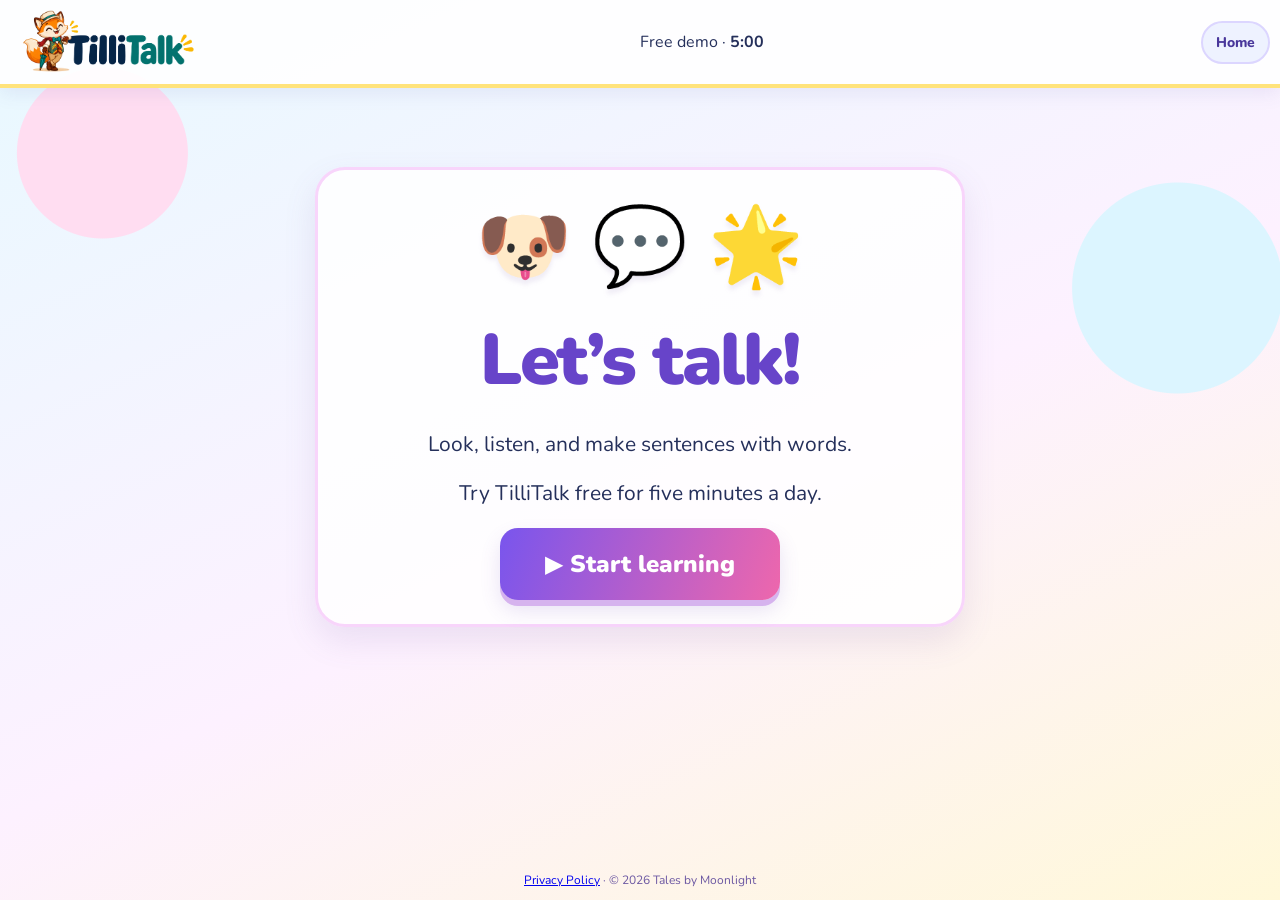
==== index.html @ 4adf9125 "Add files via upload" ====
<!doctype html><html lang="en"><head><meta charset="utf-8"><meta name="viewport" content="width=device-width,initial-scale=1"><title>TilliTalk — Free demo</title><link rel="icon" href="TilliTalk-Launcher.png"><link rel="stylesheet" href="style.css"></head><body><div class="app"><header class="topbar"><img src="tillitalk-logo.png" alt="TilliTalk" height="64"><span>Free demo · <strong id="clock">5:00</strong></span><nav><button id="home">Home</button></nav></header><main id="main"></main><footer id="footer"><a href="privacy.html">Privacy Policy</a> · © 2026 Tales by Moonlight</footer></div><script src="lessons.js"></script><script src="demo.js"></script></body></html>
---- style.css ----
@import url('https://fonts.googleapis.com/css2?family=Nunito:wght@400;500;600;700;800;900&display=swap');

body,
button,
input,
select,
textarea {
  font-family: 'Nunito', sans-serif;
}
:root{font-family:ui-rounded,system-ui,-apple-system,BlinkMacSystemFont,'Segoe UI',sans-serif;color:#23324b;background:#f8f9ff;font-synthesis:none}*{box-sizing:border-box}body{margin:0}button,input{font:inherit}button{cursor:pointer;border:1px solid #d5dcf0;background:#fff;border-radius:14px;padding:12px 17px;color:#263553;font-weight:750}button:hover{background:#edf1ff}button:disabled{opacity:.45;cursor:not-allowed}.app{min-height:100vh;display:flex;flex-direction:column}.topbar{background:#fff;border-bottom:1px solid #e8eafa;padding:15px max(20px,calc((100vw - 1100px)/2));display:flex;align-items:center;justify-content:space-between;gap:10px}.brand{font-size:24px;border:0;color:#7355c9}.topbar nav{display:flex;gap:8px}.topbar nav button{border:0;font-size:14px}main{flex:1;width:min(1100px,100%);margin:0 auto;padding:26px 18px 60px}.hero{text-align:center;margin:7vh auto 0;max-width:650px}.hero-emoji{font-size:65px}.hero h1{font-size:clamp(40px,7vw,72px);margin:12px}.hero p{font-size:21px}.primary{background:#7658dd;color:white;border-color:#7658dd}.primary:hover{background:#6042c9}.big{font-size:24px;padding:20px 45px}.muted{color:#6b7893}.hint{background:#eaf5ff;padding:18px;border-radius:18px;margin-top:30px}.play-area{max-width:790px;margin:auto}.progress{font-weight:750;margin:10px 0 18px}.progress-track{height:12px;background:#e5e8f3;border-radius:20px;margin-top:10px;overflow:hidden}.progress-track div{height:100%;background:#67c8a2;transition:width .2s}.play-card{background:#fff;border:1px solid #e3e6f2;border-radius:24px;padding:22px;box-shadow:0 8px 30px #2635530b}.lesson-media{display:block;width:100%;height:320px;object-fit:contain;background:#edf1f8;border-radius:18px}.media-placeholder{height:220px;display:grid;place-items:center;background:#eaf1fa;border-radius:18px;color:#72809a}.question-line{display:flex;align-items:center;gap:12px}.question-line h2{font-size:clamp(23px,4vw,34px);margin-bottom:6px}.sound{font-size:24px}.answer-zone{min-height:90px;border:2px dashed #cdd5ee;border-radius:18px;padding:14px;display:flex;flex-wrap:wrap;align-items:center;gap:8px}.word-bank{display:flex;flex-wrap:wrap;gap:10px;justify-content:center;margin:22px 0}.word{font-size:20px;padding:13px 19px;box-shadow:0 3px 0 #d7dcec}.word.selected{background:#e9e3ff}.feedback{padding:15px;border-radius:14px;font-weight:750}.feedback.good{background:#e4f8eb;color:#226d47}.feedback.try{background:#fff4dd;color:#805b14}.actions{display:flex;gap:10px;flex-wrap:wrap;align-items:center;margin-top:18px}.actions .primary{margin-left:auto}.parent{max-width:1040px;margin:auto}.heading-row{display:flex;align-items:center;justify-content:space-between;gap:15px;flex-wrap:wrap}.heading-row h1{font-size:34px}.warning{background:#fff5dc;border:1px solid #f1dfa9;border-radius:16px;padding:16px;margin:20px 0}.library-grid{display:grid;grid-template-columns:repeat(auto-fill,minmax(260px,1fr));gap:18px}.media-card{background:#fff;border:1px solid #e0e5f0;border-radius:18px;overflow:hidden}.media-card .lesson-media,.media-card .media-placeholder{height:190px;border-radius:0}.card-info{padding:15px}.card-info h3{margin:0}.card-info p{font-size:14px}.card-info button{padding:9px 13px}.danger{color:#aa3546}.editor{max-width:760px}.editor label{display:block;font-weight:750;margin:16px 0}.editor input{display:block;width:100%;margin-top:7px;border:1px solid #cbd3e6;border-radius:12px;padding:13px;background:white}.question-editor{background:white;border:1px solid #e1e5f1;border-radius:18px;padding:18px;margin:16px 0}.question-editor h3{margin:0}.error{color:#a32135;font-weight:750}footer{text-align:center;color:#8790a5;padding:22px}@media(max-width:600px){.topbar{padding:12px}.brand{font-size:19px}.topbar nav button{font-size:12px;padding:10px}.lesson-media{height:235px}.play-card{padding:14px}.word{font-size:18px;padding:12px}.heading-row h1{font-size:27px}}

.admin-panel{background:#fff;border:1px solid #e0e5f0;border-radius:18px;padding:22px;margin:20px 0}.admin-panel label{display:block;font-weight:750;margin:14px 0}.admin-panel input:not([type=file]){display:block;width:100%;max-width:480px;margin-top:7px;border:1px solid #cbd3e6;border-radius:12px;padding:12px}.admin-panel input[type=file]{display:block;width:100%;margin:16px 0}.upload-results{list-style:none;padding:0}.upload-results li{display:flex;justify-content:space-between;gap:12px;flex-wrap:wrap;padding:12px 0;border-bottom:1px solid #e8eafa;overflow-wrap:anywhere}.upload-results li span:last-child{color:#65728a;font-size:14px}.topbar nav{flex-wrap:wrap}

.upload-dropzone{border:3px dashed #b4a4f0;background:#f7f4ff;border-radius:22px;min-height:220px;padding:26px 18px;display:flex;flex-direction:column;align-items:center;justify-content:center;gap:10px;text-align:center;transition:background .15s,border-color .15s}
.upload-dropzone.is-dragging{background:#e9e0ff;border-color:#7658dd}.upload-dropzone.is-disabled{opacity:.6;pointer-events:none}.upload-dropzone-icon{font-size:48px}.upload-dropzone strong{font-size:20px}.upload-dropzone span{color:#6b7893}.upload-choose-button{position:relative;overflow:hidden;display:inline-block!important;margin:8px 0 0!important;background:#7658dd;color:#fff;padding:12px 22px;border-radius:14px;cursor:pointer}.upload-choose-button input[type=file]{position:absolute;inset:0;width:100%;height:100%;opacity:0;cursor:pointer;margin:0}.upload-choose-button:focus-within{outline:3px solid #23324b;outline-offset:3px}
/* Lesson editor */
.library-open{border:0;background:transparent;padding:5px 0;text-align:left;color:#23324b;font-weight:700}.library-open:hover{text-decoration:underline}.lesson-editor .lesson-media{max-height:360px}.lesson-editor label{display:block;font-weight:700;margin:12px 0}.lesson-editor input:not([type=checkbox]),.lesson-editor select{display:block;width:100%;padding:11px;border:1px solid #cbd3e6;border-radius:10px;margin-top:6px;background:white}.lesson-editor .approve-toggle{display:flex;align-items:center;gap:8px}.lesson-editor .approve-toggle input{width:auto}.lesson-fields{display:grid;grid-template-columns:repeat(auto-fit,minmax(170px,1fr));gap:12px}.lesson-editor .question-editor{margin:18px 0}.lesson-editor .heading-row>label{min-width:200px}
.language-picker{max-width:300px;margin:18px auto}.language-picker label{display:block;font-weight:700}.language-picker select{width:100%;margin-top:7px;border:1px solid #cbd3e6;border-radius:12px;padding:12px;background:white}

/* TilliTalk mobile and tablet improvements */

html {
  -webkit-text-size-adjust: 100%;
}

body {
  overflow-x: hidden;
}

button,
input,
select {
  font: inherit;
}

button {
  touch-action: manipulation;
}

button:focus-visible,
input:focus-visible,
select:focus-visible {
  outline: 3px solid #7658dd;
  outline-offset: 3px;
}

img,
video {
  max-width: 100%;
}

@media (max-width: 900px) {
  main {
    padding: 20px 16px 45px;
  }

  .library-grid {
    grid-template-columns: repeat(2, minmax(0, 1fr));
  }

  .play-area {
    max-width: 100%;
  }

  .lesson-media {
    height: min(42vh, 340px);
  }

  .admin-panel {
    padding: 18px;
  }
}

@media (max-width: 600px) {
  .topbar {
    padding: 12px 14px;
    flex-wrap: wrap;
    justify-content: center;
  }

  .brand {
    font-size: 23px;
  }

  .topbar nav {
    width: 100%;
    justify-content: center;
    gap: 4px;
  }

  .topbar nav button {
    font-size: 14px;
    padding: 10px 12px;
    min-height: 44px;
  }

  main {
    padding: 16px 12px 35px;
  }

  .hero {
    margin-top: 25px;
  }

  .hero-emoji {
    font-size: 46px;
  }

  .hero p {
    font-size: 18px;
  }

  .big {
    width: 100%;
    max-width: 350px;
    font-size: 21px;
    padding: 17px;
  }

  .library-grid {
    grid-template-columns: minmax(0, 1fr);
  }

  .lesson-media {
    height: min(38vh, 260px);
  }

  .play-card {
    padding: 12px;
    border-radius: 18px;
  }

  .question-line h2 {
    font-size: 23px;
  }

  .word {
    font-size: 19px;
    min-height: 52px;
    padding: 12px 16px;
  }

  .word-bank {
    gap: 9px;
  }

  .answer-zone {
    min-height: 85px;
  }

  .actions {
    justify-content: stretch;
  }

  .actions button {
    flex: 1;
    min-height: 50px;
  }

  .actions .primary {
    margin-left: 0;
  }

  .admin-panel {
    padding: 14px;
  }

  .upload-dropzone {
    padding: 20px 12px;
  }

  .lesson-fields {
    grid-template-columns: minmax(0, 1fr);
  }

  .heading-row > button {
    max-width: 100%;
  }
}

@media (max-width: 380px) {
  .topbar nav button {
    font-size: 12px;
    padding: 9px;
  }

  .word {
    font-size: 17px;
    padding: 10px 12px;
  }
}

/* TilliTalk fox branding — November 2026 */

:root {
  font-family: 'Nunito', sans-serif;
  color: #17345B;
  background: #FFF8ED;
}

body {
  font-family: 'Nunito', sans-serif;
  background: #FFF8ED;
  color: #17345B;
}

button,
input,
select,
textarea {
  font-family: 'Nunito', sans-serif;
}

button {
  color: #17345B;
  border-color: #D7E5E2;
}

button:hover {
  background: #E9F5F2;
}

.topbar {
  background: #FFFFFF;
  border-bottom-color: #D7E5E2;
}

.brand {
  padding: 0;
  background: transparent;
  border: 0;
}

.brand:hover {
  background: transparent;
}

.primary,
.upload-choose-button {
  background: #128D88;
  border-color: #128D88;
  color: white;
}

.primary:hover {
  background: #0E706C;
}

.upload-dropzone {
  background: #F0FAF7;
  border-color: #80C5B8;
}

.upload-dropzone.is-dragging {
  background: #DDF3ED;
  border-color: #128D88;
}

.word.selected {
  background: #DDF3ED;
}

.word {
  box-shadow: 0 3px 0 #C7DDD8;
}

.hint {
  background: #E8F5F2;
}

.progress-track div {
  background: #128D88;
}

button:focus-visible,
input:focus-visible,
select:focus-visible {
  outline-color: #F2A65A;
}

@media (max-width: 600px) {
  .brand img {
    max-height: 48px;
  }
}

/* TilliTalk celebration — colorful streamers */

.streamer-celebration {
  position: fixed;
  inset: 0;
  z-index: 9999;
  pointer-events: none;
  display: flex;
  align-items: center;
  justify-content: center;
  overflow: hidden;
}

.streamer-celebration span {
  position: absolute;
  font-size: clamp(48px, 9vw, 100px);
  animation: streamer-burst 5s ease-out forwards;
}

.streamer-celebration span:nth-child(1) {
  --x: -38vw;
  --y: -30vh;
  animation-delay: 0s;
}

.streamer-celebration span:nth-child(2) {
  --x: 35vw;
  --y: -25vh;
  animation-delay: 0.1s;
}

.streamer-celebration span:nth-child(3) {
  --x: -28vw;
  --y: 30vh;
  animation-delay: 0.2s;
}

.streamer-celebration span:nth-child(4) {
  --x: 30vw;
  --y: 28vh;
  animation-delay: 0.15s;
}

.streamer-celebration span:nth-child(5) {
  --x: 0vw;
  --y: -38vh;
  animation-delay: 0.25s;
}

.streamer-celebration strong {
  position: relative;
  z-index: 1;
  background: #FFF8ED;
  color: #128D88;
  padding: 18px 26px;
  border: 3px solid #F2A65A;
  border-radius: 24px;
  font-size: clamp(22px, 5vw, 36px);
  text-align: center;
  box-shadow: 0 8px 30px #17345B22;
  animation: celebration-message 5s ease-out forwards;
}

@keyframes streamer-burst {
  0% {
    transform: translate(0, 0) scale(0.2) rotate(0deg);
    opacity: 0;
  }
  10% {
    opacity: 1;
  }
  65% {
    opacity: 1;
  }
  100% {
    transform: translate(var(--x), var(--y)) scale(1.3) rotate(360deg);
    opacity: 0;
  }
}

@keyframes celebration-message {
  0% {
    transform: scale(0.4);
    opacity: 0;
  }
  12% {
    transform: scale(1.1);
    opacity: 1;
  }
  20% {
    transform: scale(1);
  }
  80% {
    opacity: 1;
  }
  100% {
    opacity: 0;
  }
}

@media (prefers-reduced-motion: reduce) {
  .streamer-celebration span,
  .streamer-celebration strong {
    animation: none;
  }
}


/* TilliTalk wild-animal marching band */

.animal-band {
  position: fixed;
  inset: 0;
  z-index: 9999;
  pointer-events: none;
  overflow: hidden;
}

.band-message {
  position: absolute;
  top: 18%;
  left: 50%;
  transform: translateX(-50%);
  width: max-content;
  max-width: 90%;
  padding: 16px 24px;
  background: #FFF8ED;
  border: 3px solid #F2A65A;
  border-radius: 24px;
  color: #128D88;
  font-size: clamp(20px, 5vw, 34px);
  font-weight: 800;
  text-align: center;
  box-shadow: 0 8px 30px #17345B22;
  animation: band-message-pop 5s ease-in-out forwards;
}

.band-parade {
  position: absolute;
  bottom: 8%;
  left: 0;
  display: flex;
  align-items: flex-end;
  gap: 24px;
  width: max-content;
  animation: band-march 5s linear forwards;
}

.band-parade span {
  display: inline-block;
  font-size: clamp(38px, 7vw, 76px);
  white-space: nowrap;
  animation: band-bounce 0.45s ease-in-out infinite alternate;
}

.band-parade span:nth-child(2) {
  animation-delay: 0.15s;
}

.band-parade span:nth-child(3) {
  animation-delay: 0.3s;
}

.band-parade span:nth-child(4) {
  animation-delay: 0.1s;
}

@keyframes band-march {
  from {
    transform: translateX(100vw);
  }
  to {
    transform: translateX(-100%);
  }
}

@keyframes band-bounce {
  from {
    transform: translateY(0) rotate(-5deg);
  }
  to {
    transform: translateY(-15px) rotate(5deg);
  }
}

@keyframes band-message-pop {
  0% {
    opacity: 0;
    scale: 0.5;
  }
  15% {
    opacity: 1;
    scale: 1;
  }
  80% {
    opacity: 1;
    scale: 1;
  }
  100% {
    opacity: 0;
    scale: 0.9;
  }
}

@media (prefers-reduced-motion: reduce) {
  .band-parade,
  .band-parade span,
  .band-message {
    animation: none;
  }

  .band-parade {
    left: 50%;
    transform: translateX(-50%);
  }
}

/* TilliTalk cheerful theme: safe visual overrides for existing responsive layout. */
:root { --tt-ink:#25305b; --tt-purple:#7654e8; --tt-pink:#ff6eae; --tt-yellow:#ffcc4d; --tt-blue:#52b9f7; --tt-green:#45cda0; }
*, *::before, *::after { box-sizing:border-box; }
html { -webkit-text-size-adjust:100%; }
body { margin:0; color:var(--tt-ink); background:linear-gradient(155deg,#e7f9ff 0%,#fdf1ff 48%,#fff8d9 100%); }
.app { min-height:100vh; background:radial-gradient(circle at 8% 17%,#ffddf1 0 85px,transparent 86px),radial-gradient(circle at 92% 32%,#dcf5ff 0 105px,transparent 106px),linear-gradient(155deg,#e7f9ff,#fdf1ff 55%,#fff8d9); color:var(--tt-ink); }
.app .topbar { background:rgba(255,255,255,.92); border-bottom:4px solid #ffe37b; box-shadow:0 5px 18px rgba(84,83,163,.10); }
.app .topbar nav { display:flex; flex-wrap:wrap; gap:7px; }
.app .topbar nav button { background:#eef2ff; color:#49379b; border:2px solid #dcd6ff; border-radius:999px; font-weight:800; padding:10px 13px; }
.app .topbar nav button:hover { background:#e5ddff; }
.app .hero { background:rgba(255,255,255,.89); border:3px solid #f8d5fb; border-radius:30px; box-shadow:0 14px 32px rgba(113,91,164,.13); }
.app .hero h1 { color:#6744c9; font-weight:900; letter-spacing:-.035em; }
.app .hero-emoji { font-size:clamp(2.4rem,8vw,4.8rem); filter:drop-shadow(0 5px 2px rgba(113,91,164,.10)); }
.app button { touch-action:manipulation; transition:transform .13s ease,box-shadow .13s ease,background-color .13s ease; }
.app button:not(:disabled):active { transform:scale(.97); }
.app button.primary, .app .primary { background:linear-gradient(110deg,#7955ed,#ee67ac); color:white; border:0; border-radius:18px; font-weight:900; box-shadow:0 6px 0 #d6b3ee,0 10px 20px rgba(111,81,187,.16); }
.app button.primary:hover { filter:brightness(1.05); }
.app button.primary:disabled { opacity:.55; box-shadow:none; }
.app .play-card { background:#fff; border:3px solid #e2d8ff; border-radius:26px; box-shadow:0 12px 30px rgba(97,84,160,.12); overflow:hidden; }
.app .lesson-media { border-radius:20px; max-width:100%; }
.app .question-line h2 { color:#5538a3; font-weight:900; }
.app .question-line .sound { background:#e5f7ff; border:2px solid #8cd8ff; border-radius:15px; min-width:44px; min-height:44px; }
.app .progress { color:#6246ae; font-weight:800; }
.app .progress-track { background:#e8e4fa; border-radius:999px; overflow:hidden; min-height:12px; }
.app .progress-track > div { background:linear-gradient(90deg,#56c9f4,#54d9a7,#ffe06b,#ff83b6,#9776ff); border-radius:999px; min-height:12px; }
.app .answer-zone { background:#f2fbff; border:3px dashed #9bd8f7; border-radius:19px; min-height:68px; padding:12px; }
.app .word-bank { display:flex; flex-wrap:wrap; gap:9px; }
.app .word-bank .word { background:#ffebad; color:#3f3263; border:2px solid #f3c957; border-radius:14px; padding:11px 15px; min-height:46px; font-size:clamp(1rem,2.5vw,1.2rem); font-weight:850; box-shadow:0 4px 0 #e6cb80; }
.app .word-bank .word:nth-child(4n + 2) { background:#d7f6ff; border-color:#8adbf5; box-shadow:0 4px 0 #a4dce9; }
.app .word-bank .word:nth-child(4n + 3) { background:#f9dcf2; border-color:#efa5d7; box-shadow:0 4px 0 #e7b9d9; }
.app .word-bank .word:nth-child(4n + 4) { background:#d9f7d9; border-color:#8ad8a1; box-shadow:0 4px 0 #a5dcb4; }
.app .answer-zone .word.selected { background:#d9f9e6; border:2px solid #65c997; color:#24513c; border-radius:13px; font-weight:850; min-height:44px; }
.app .feedback.good { background:#e1fbe7; color:#216844; border:2px solid #9ce0ae; border-radius:16px; font-weight:850; }
.app .feedback.try { background:#fff2dc; color:#82531d; border:2px solid #f6d58b; border-radius:16px; font-weight:750; }
.app .admin-panel, .app .media-card, .app .question-editor { background:#fff; border:2px solid #e8dfff; border-radius:19px; box-shadow:0 6px 18px rgba(106,85,154,.07); }
.app .media-card { overflow:hidden; }
.app .hint { background:#f3edff; border-radius:15px; padding:12px; color:#5c469d; }
.app input, .app select, .app textarea { max-width:100%; }
.app input:focus-visible, .app select:focus-visible, .app button:focus-visible { outline:3px solid #f8ad46; outline-offset:3px; }
.app footer { color:#6b57a2; }
@media (max-width:600px) {
 .app .topbar { gap:8px; }
 .app .topbar .brand img { max-height:53px; }
 .app .topbar nav button { padding:8px 10px; font-size:.88rem; }
 .app .hero { border-radius:22px; }
 .app .play-card { border-radius:19px; }
 .app .word-bank .word { padding:10px 12px; min-height:46px; }
 .app .question-line { flex-wrap:wrap; }
}
@media (prefers-reduced-motion:reduce) { .app button { transition:none; } }

/* The ninth-answer celebration crosses the existing learning screen.
   No dark backdrop, video rectangle, or touch-blocking overlay. */
.app .tilli-parade {
  position:fixed; left:0; right:0; bottom:clamp(74px, 13vh, 140px);
  height:105px; z-index:9999; overflow:hidden; pointer-events:none;
  background:transparent; contain:layout paint;
}
.app .tilli-parade-march {
  position:absolute; top:4px; left:0; width:max-content;
  display:flex; align-items:flex-end; gap:clamp(8px, 2vw, 22px);
  animation:tilli-parade-cross 6.6s linear both;
}
.app .tilli-parade-animal {
  position:relative; display:inline-flex; align-items:center;
  font-size:clamp(43px, 9vw, 72px); line-height:1.2;
  filter:drop-shadow(0 3px 2px rgba(0,0,0,.12));
  animation:tilli-parade-step .42s ease-in-out infinite alternate;
}
.app .tilli-parade-animal small {
  font-size:.45em; margin-left:-.25em; align-self:flex-end;
}
@keyframes tilli-parade-cross {
  from {transform:translateX(calc(100vw + 12px));}
  to {transform:translateX(-110%);}
}
@keyframes tilli-parade-step {
  from {transform:translateY(0) rotate(-4deg);}
  to {transform:translateY(-10px) rotate(4deg);}
}
@media (max-width:600px) {
  .app .tilli-parade {height:84px; bottom:100px;}
  .app .tilli-parade-animal {font-size:48px;}
}
@media (prefers-reduced-motion:reduce) {
  .app .tilli-parade-animal {animation:none;}
}

/* Combined picture management screen */
.manage-toolbar{display:flex;gap:10px;flex-wrap:wrap;align-items:center;margin:18px 0 22px}
.manage-toolbar input{flex:1 1 220px;min-width:0;border:2px solid #d9c5ff;border-radius:16px;padding:13px 16px;font:inherit}
.manage-toolbar button{min-height:42px}
.manage-grid{display:grid;grid-template-columns:repeat(auto-fill,minmax(min(100%,230px),1fr));gap:18px}
.manage-card{background:linear-gradient(155deg,#fff 30%,#fff4fc);border:3px solid #e4d3ff;border-radius:23px;overflow:hidden;box-shadow:0 7px 17px #7a50a61c;display:flex;flex-direction:column}
.manage-card.is-selected{border-color:#ec4b92;background:#fff0f8}
.manage-thumb{height:180px;background:#edf4ff;display:flex;align-items:center;justify-content:center;color:#6b5c8a;overflow:hidden}
.manage-thumb img,.manage-thumb video{width:100%;height:100%;object-fit:contain}
.manage-details{padding:14px 14px 6px;flex:1;overflow-wrap:anywhere}
.manage-details strong{font-size:1.05rem;color:#473087}
.manage-details p{color:#665c82;font-size:.9rem;margin:8px 0}
.manage-actions{padding:8px 14px 16px;display:flex;flex-direction:column;gap:12px}
.manage-actions .primary{width:100%;font-size:.9rem;white-space:normal;min-height:48px}
.manage-select{display:flex;gap:10px;align-items:center;font-weight:700;color:#593c88;cursor:pointer}
.manage-select input{width:23px;height:23px;accent-color:#d62e87}
@media(max-width:600px){.manage-grid{grid-template-columns:repeat(2,minmax(0,1fr));gap:10px}.manage-thumb{height:130px}.manage-details{padding:10px}.manage-actions{padding:8px}.manage-actions .primary{font-size:.8rem;padding:9px 6px}.manage-toolbar button{font-size:.82rem}}
@media(max-width:370px){.manage-grid{grid-template-columns:1fr}.manage-thumb{height:200px}}

/* Calm forest backdrop INSIDE the functional learning card only.
   Original lesson images remain unchanged. No animation. */
.app .play-card {
  background-color: #f6fff1;
  background-image: url('/tillitalk-forest.svg');
  background-position: center center;
  background-size: cover;
  background-repeat: no-repeat;
  border-color: #d5e9b6;
}
.app .play-card .question-line,
.app .play-card > p.muted,
.app .play-card .actions,
.app .play-card .feedback {
  position: relative;
  z-index: 1;
}
.app .play-card .question-line h2 {
  text-shadow: 0 1px 0 rgba(255,255,255,.85);
}
.app .play-card .answer-zone {
  background: rgba(246,252,255,.94);
}
.app .play-card .lesson-media {
  position: relative;
  z-index: 1;
  border: 4px solid #f7d95b;
  box-shadow: 0 3px 12px rgba(54,101,60,.12);
}
@media (max-width:600px) {
  .app .play-card { background-position: center center; background-size: cover; }
}

.app main{max-width:900px;margin:auto;padding:16px}.lesson-media{display:block;max-height:42vh;object-fit:contain;margin:auto}.topbar{display:flex;align-items:center;justify-content:space-between;padding:10px}.hero{text-align:center;padding:24px}.actions{display:flex;gap:8px;flex-wrap:wrap}.play-card{padding:16px}footer{text-align:center;font-size:12px;padding:12px} [hidden]{display:none!important}
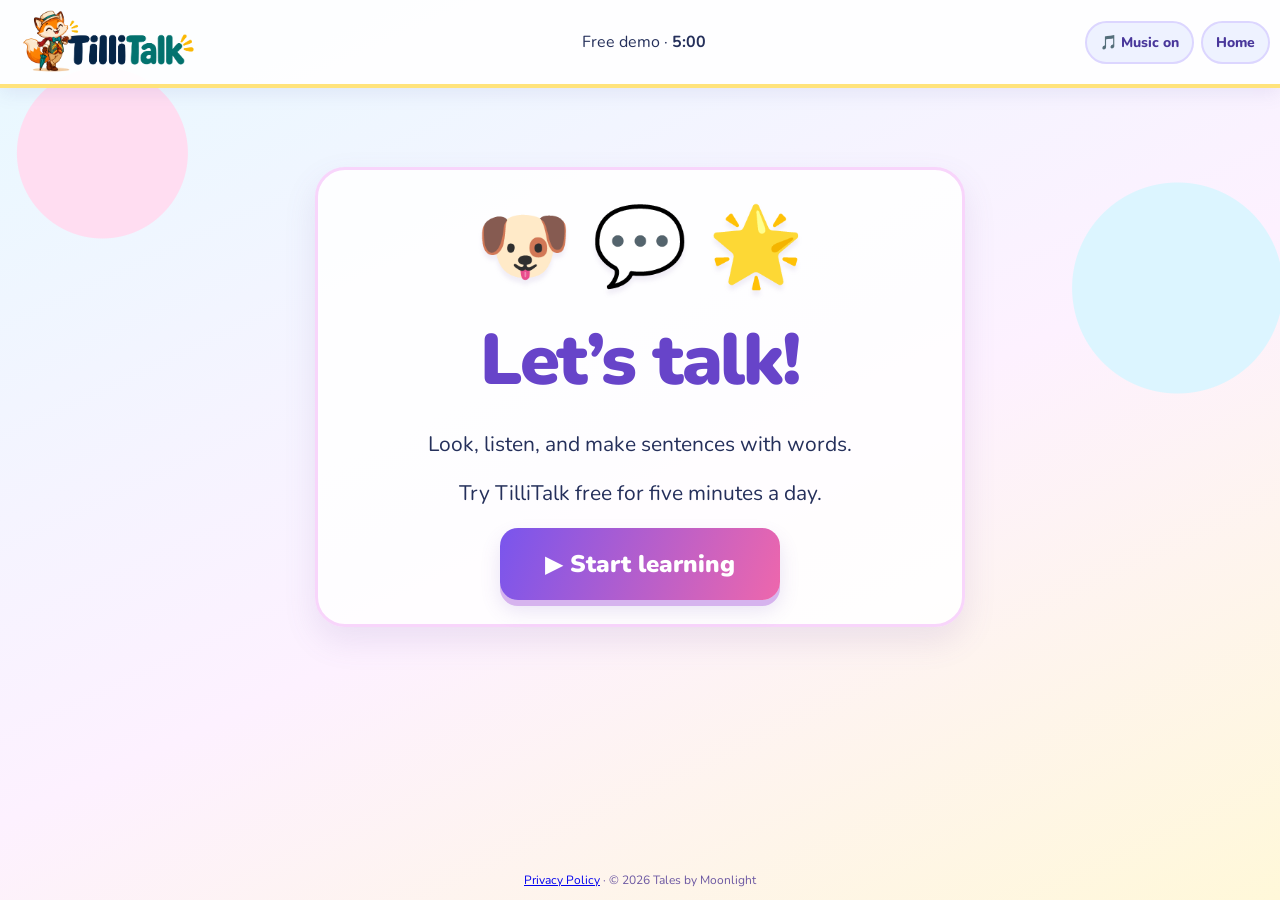
==== commit 29f6fea1: "Add files via upload" ====
--- a/index.html
+++ b/index.html
@@ -1 +1 @@
-<!doctype html><html lang="en"><head><meta charset="utf-8"><meta name="viewport" content="width=device-width,initial-scale=1"><title>TilliTalk — Free demo</title><link rel="icon" href="TilliTalk-Launcher.png"><link rel="stylesheet" href="style.css"></head><body><div class="app"><header class="topbar"><img src="tillitalk-logo.png" alt="TilliTalk" height="64"><span>Free demo · <strong id="clock">5:00</strong></span><nav><button id="home">Home</button></nav></header><main id="main"></main><footer id="footer"><a href="privacy.html">Privacy Policy</a> · © 2026 Tales by Moonlight</footer></div><script src="lessons.js"></script><script src="demo.js"></script></body></html>+<!doctype html><html lang="en"><head><meta charset="utf-8"><meta name="viewport" content="width=device-width,initial-scale=1"><title>TilliTalk — Free demo</title><link rel="icon" href="TilliTalk-Launcher.png"><link rel="stylesheet" href="style.css"></head><body><div class="app"><header class="topbar"><img src="tillitalk-logo.png" alt="TilliTalk" height="64"><span>Free demo · <strong id="clock">5:00</strong></span><nav><button id="home">Home</button></nav></header><main id="main"></main><footer id="footer"><a href="privacy.html">Privacy Policy</a> · © 2026 Tales by Moonlight</footer></div><script src="lessons.js"></script><script src="demo.js"></script><script src="demo-audio.js"></script></body></html>
